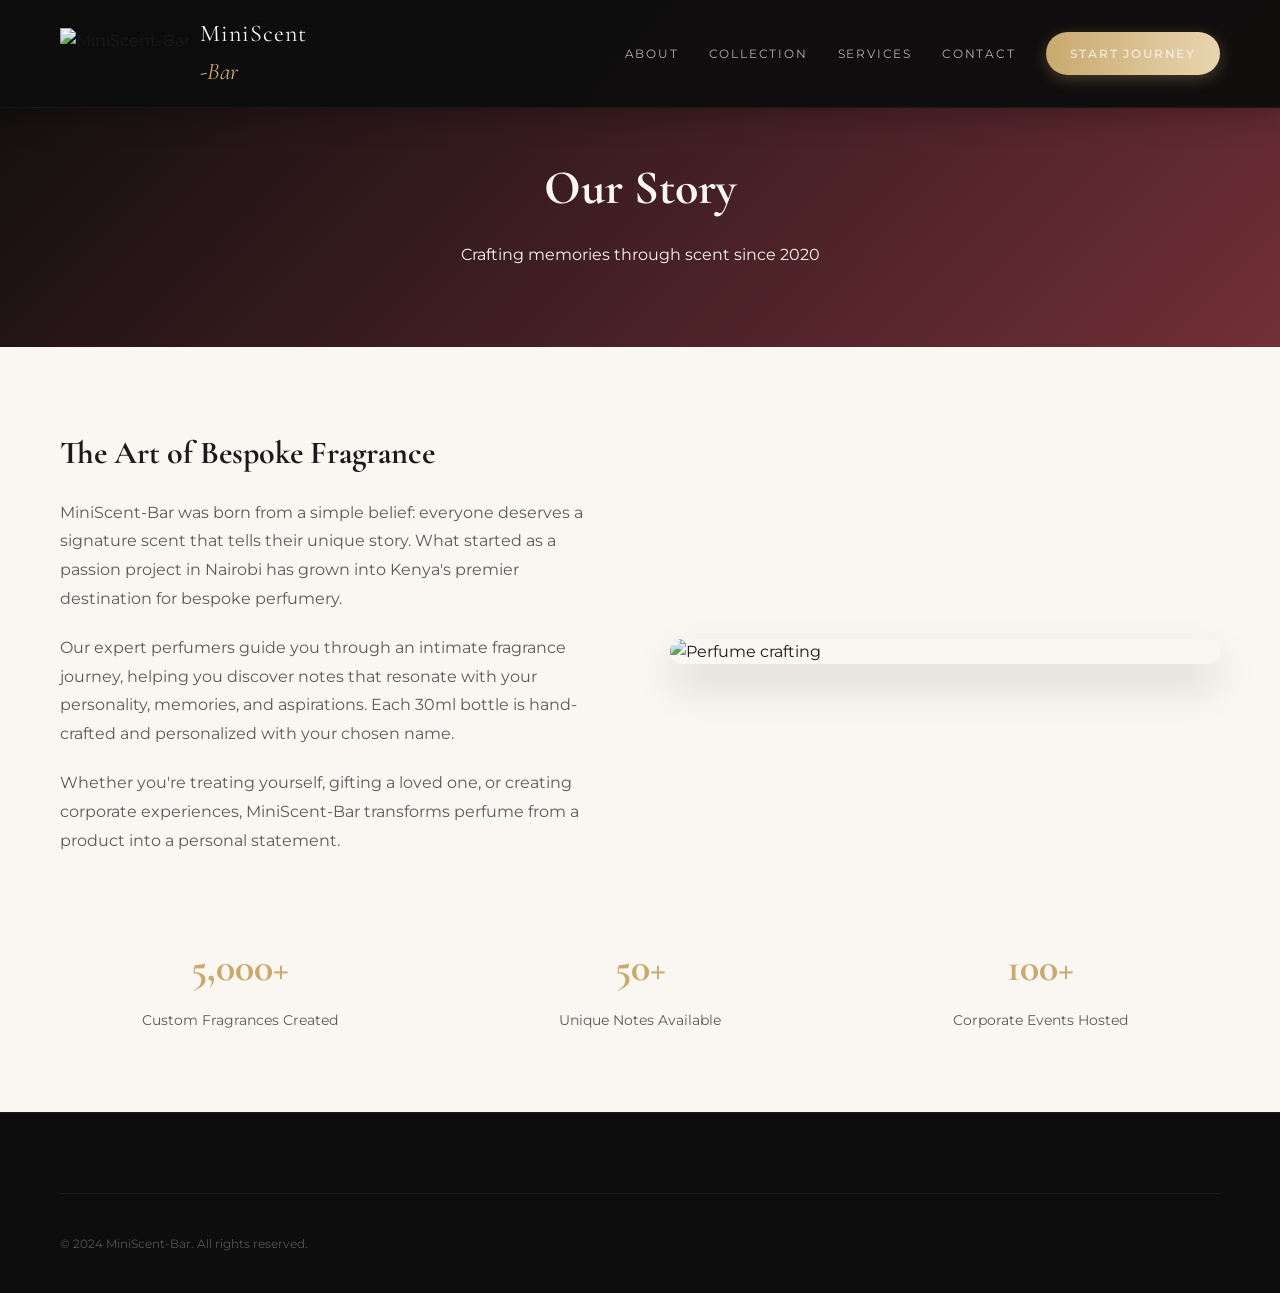
==== about.html @ 4c1c0817 "Initial commit" ====
<!DOCTYPE html>
<html lang="en">
<head>
  <meta charset="UTF-8">
  <meta name="viewport" content="width=device-width, initial-scale=1.0">
  <title>About Us | MiniScent-Bar</title>
  <link rel="preconnect" href="https://fonts.googleapis.com">
  <link href="https://fonts.googleapis.com/css2?family=Cormorant+Garamond:wght@400;500;600&family=Montserrat:wght@300;400;500&display=swap" rel="stylesheet">
  <link rel="stylesheet" href="css/styles.css">
  <style>
    .page-header { background: linear-gradient(135deg, var(--dark), var(--burgundy)); padding: 150px 0 80px; text-align: center; color: var(--cream); }
    .page-header h1 { font-family: var(--font-serif); font-size: 3rem; margin-bottom: 15px; }
    .about-content { padding: 80px 0; }
    .about-grid { display: grid; grid-template-columns: 1fr 1fr; gap: 60px; align-items: center; }
    .about-text h2 { font-family: var(--font-serif); font-size: 2rem; color: var(--charcoal); margin-bottom: 20px; }
    .about-text p { color: var(--text-secondary); margin-bottom: 20px; line-height: 1.8; }
    .about-image { border-radius: 20px; overflow: hidden; box-shadow: 0 20px 40px rgba(0,0,0,0.15); }
    .stats { display: grid; grid-template-columns: repeat(3, 1fr); gap: 40px; margin-top: 60px; text-align: center; }
    .stat h3 { font-family: var(--font-serif); font-size: 2.5rem; color: var(--gold); margin-bottom: 10px; }
    .stat p { color: var(--text-secondary); font-size: 0.875rem; }
    @media (max-width: 768px) { .about-grid { grid-template-columns: 1fr; } }
  </style>
</head>
<body>
  <nav class="navbar scrolled" id="navbar">
    <div class="nav-container">
      <a href="index.html" class="logo">
        <img src="https://via.placeholder.com/80x80/C9A96E/FFFFFF?text=MSB" alt="MiniScent-Bar">
        <div class="logo-text">
          <span class="logo-main">MiniScent</span>
          <span class="logo-accent">-Bar</span>
        </div>
      </a>
      <div class="nav-links">
        <a href="about.html">About</a>
        <a href="collection.html">Collection</a>
        <a href="services.html">Services</a>
        <a href="contact.html">Contact</a>
        <a href="index.html#fragrance-journey" class="btn-primary">Start Journey</a>
      </div>
    </div>
  </nav>

  <header class="page-header">
    <div class="container">
      <h1>Our Story</h1>
      <p>Crafting memories through scent since 2020</p>
    </div>
  </header>

  <section class="about-content">
    <div class="container">
      <div class="about-grid">
        <div class="about-text">
          <h2>The Art of Bespoke Fragrance</h2>
          <p>MiniScent-Bar was born from a simple belief: everyone deserves a signature scent that tells their unique story. What started as a passion project in Nairobi has grown into Kenya's premier destination for bespoke perfumery.</p>
          <p>Our expert perfumers guide you through an intimate fragrance journey, helping you discover notes that resonate with your personality, memories, and aspirations. Each 30ml bottle is hand-crafted and personalized with your chosen name.</p>
          <p>Whether you're treating yourself, gifting a loved one, or creating corporate experiences, MiniScent-Bar transforms perfume from a product into a personal statement.</p>
        </div>
        <div class="about-image">
          <img src="https://images.unsplash.com/photo-1594035910387-fea47794261f?w=800&h=600&fit=crop" alt="Perfume crafting">
        </div>
      </div>
      
      <div class="stats">
        <div class="stat">
          <h3>5,000+</h3>
          <p>Custom Fragrances Created</p>
        </div>
        <div class="stat">
          <h3>50+</h3>
          <p>Unique Notes Available</p>
        </div>
        <div class="stat">
          <h3>100+</h3>
          <p>Corporate Events Hosted</p>
        </div>
      </div>
    </div>
  </section>

  <footer class="footer">
    <div class="container">
      <div class="footer-bottom">
        <p>© 2024 MiniScent-Bar. All rights reserved.</p>
      </div>
    </div>
  </footer>
</body>
</html>
---- css/styles.css ----
/* ===== CSS VARIABLES - Color Theme ===== */
:root {
  /* Primary Colors - Gold Luxury */
  --gold: #C9A96E;
  --gold-light: #E8D5B0;
  --gold-dark: #A0824D;
  --gold-muted: #B89A6A;
  
  /* Neutrals - Cream & Dark */
  --cream: #FAF7F2;
  --cream-light: #FFFDF9;
  --cream-dark: #F0EBE3;
  --charcoal: #1A1A1A;
  --charcoal-light: #2D2D2D;
  --dark: #0D0D0D;
  
  /* Accent Colors */
  --blush: #E8D5D0;
  --blush-soft: #F5E8E4;
  --burgundy: #722F37;
  --burgundy-soft: #8B4A52;
  --sage: #8B9D83;
  --sage-soft: #A8B8A0;
  
  /* Text Colors */
  --text-primary: #1A1A1A;
  --text-secondary: #5A5A5A;
  --text-muted: #8A8A8A;
  --text-cream: #FAF7F2;
  
  /* Fonts */
  --font-serif: 'Cormorant Garamond', Georgia, serif;
  --font-sans: 'Montserrat', system-ui, sans-serif;
  
  /* Transitions */
  --transition-fast: 0.3s ease;
  --transition-medium: 0.5s ease;
  --transition-slow: 0.7s ease;
}

/* ===== RESET & BASE ===== */
* {
  margin: 0;
  padding: 0;
  box-sizing: border-box;
}

html {
  scroll-behavior: smooth;
}

body {
  font-family: var(--font-sans);
  background-color: var(--cream);
  color: var(--text-primary);
  line-height: 1.6;
  overflow-x: hidden;
}

img {
  max-width: 100%;
  height: auto;
  display: block;
}

a {
  text-decoration: none;
  color: inherit;
  transition: var(--transition-fast);
}

button {
  cursor: pointer;
  font-family: var(--font-sans);
  border: none;
  background: none;
}

.container {
  max-width: 1200px;
  margin: 0 auto;
  padding: 0 20px;
}

/* ===== NAVIGATION ===== */
.navbar {
  position: fixed;
  top: 0;
  left: 0;
  right: 0;
  z-index: 1000;
  transition: var(--transition-slow);
  padding: 15px 0;
}

.navbar.scrolled {
  background: rgba(13, 13, 13, 0.95);
  backdrop-filter: blur(20px);
  box-shadow: 0 4px 30px rgba(0, 0, 0, 0.3);
  border-bottom: 1px solid rgba(255, 255, 255, 0.05);
}

.navbar.light {
  background: rgba(250, 247, 242, 0.95);
  backdrop-filter: blur(20px);
  box-shadow: 0 4px 20px rgba(0, 0, 0, 0.1);
}

.navbar.light .nav-links a {
  color: var(--charcoal);
}

.navbar.light .nav-links a:hover {
  color: var(--gold);
}

.nav-container {
  max-width: 1200px;
  margin: 0 auto;
  padding: 0 20px;
  display: flex;
  justify-content: space-between;
  align-items: center;
}

.logo {
  display: flex;
  align-items: center;
  gap: 10px;
}

.logo img {
  height: 50px;
  width: auto;
}

.logo-text {
  display: flex;
  flex-direction: column;
}

.logo-main {
  font-family: var(--font-serif);
  font-size: 1.5rem;
  color: var(--cream);
  letter-spacing: 1px;
}

.logo-accent {
  font-family: var(--font-serif);
  font-size: 1.5rem;
  color: var(--gold);
  font-style: italic;
}

.navbar.light .logo-main {
  color: var(--charcoal);
}

.nav-links {
  display: flex;
  align-items: center;
  gap: 30px;
}

.nav-links a {
  font-size: 0.75rem;
  letter-spacing: 0.15em;
  text-transform: uppercase;
  color: rgba(250, 247, 242, 0.7);
  position: relative;
}

.nav-links a:hover {
  color: var(--gold);
}

.nav-links a::after {
  content: '';
  position: absolute;
  bottom: -4px;
  left: 0;
  width: 0;
  height: 1px;
  background: linear-gradient(to right, var(--gold), var(--gold-light));
  transition: var(--transition-fast);
}

.nav-links a:hover::after {
  width: 100%;
}

.mobile-toggle {
  display: none;
  flex-direction: column;
  gap: 5px;
  padding: 5px;
}

.mobile-toggle span {
  display: block;
  width: 25px;
  height: 2px;
  background: var(--cream);
  transition: var(--transition-fast);
}

.navbar.light .mobile-toggle span {
  background: var(--charcoal);
}

.mobile-menu {
  display: none;
  position: absolute;
  top: 100%;
  left: 0;
  right: 0;
  background: rgba(13, 13, 13, 0.98);
  backdrop-filter: blur(20px);
  padding: 20px;
  flex-direction: column;
  gap: 15px;
  border-top: 1px solid rgba(255, 255, 255, 0.05);
}

.mobile-menu.active {
  display: flex;
}

.mobile-menu a {
  font-size: 0.875rem;
  letter-spacing: 0.15em;
  text-transform: uppercase;
  color: rgba(250, 247, 242, 0.7);
  padding: 10px 0;
}

/* ===== BUTTONS ===== */
.btn-primary {
  display: inline-flex;
  align-items: center;
  gap: 8px;
  background: linear-gradient(to right, var(--gold), var(--gold-light));
  color: var(--dark);
  font-size: 0.75rem;
  font-weight: 600;
  letter-spacing: 0.1em;
  text-transform: uppercase;
  padding: 12px 24px;
  border-radius: 50px;
  transition: var(--transition-fast);
  box-shadow: 0 4px 15px rgba(201, 169, 110, 0.3);
}

.btn-primary:hover {
  transform: translateY(-2px);
  box-shadow: 0 6px 20px rgba(201, 169, 110, 0.4);
}

.btn-outline {
  display: inline-flex;
  align-items: center;
  gap: 8px;
  border: 1px solid rgba(250, 247, 242, 0.3);
  color: var(--cream);
  font-size: 0.75rem;
  font-weight: 500;
  letter-spacing: 0.1em;
  text-transform: uppercase;
  padding: 12px 24px;
  border-radius: 50px;
  transition: var(--transition-fast);
}

.btn-outline:hover {
  background: rgba(250, 247, 242, 0.1);
  border-color: rgba(201, 169, 110, 0.5);
}

.btn-secondary {
  display: inline-flex;
  align-items: center;
  gap: 8px;
  border: 1px solid var(--gold);
  color: var(--charcoal);
  font-size: 0.75rem;
  font-weight: 500;
  letter-spacing: 0.1em;
  text-transform: uppercase;
  padding: 12px 24px;
  border-radius: 50px;
  transition: var(--transition-fast);
}

.btn-secondary:hover {
  background: var(--gold);
  color: var(--dark);
}

.btn-large {
  padding: 16px 32px;
  font-size: 0.875rem;
}

.btn-small {
  padding: 8px 16px;
  font-size: 0.625rem;
}

/* ===== HERO SECTION ===== */
.hero {
  position: relative;
  min-height: 100vh;
  display: flex;
  align-items: center;
  justify-content: center;
  overflow: hidden;
}

.hero-bg {
  position: absolute;
  inset: 0;
  z-index: -2;
}

.hero-bg img {
  width: 100%;
  height: 100%;
  object-fit: cover;
  transform: scale(1.05);
  animation: gentle-zoom 20s ease-in-out infinite alternate;
}

@keyframes gentle-zoom {
  0% { transform: scale(1.05); }
  100% { transform: scale(1.15); }
}

.hero-overlay {
  position: absolute;
  inset: 0;
  background: linear-gradient(to bottom, rgba(13, 13, 13, 0.85), rgba(13, 13, 13, 0.6), rgba(13, 13, 13, 0.95));
}

.floating-orbs {
  position: absolute;
  inset: 0;
  overflow: hidden;
  pointer-events: none;
}

.orb {
  position: absolute;
  border-radius: 50%;
  filter: blur(40px);
  opacity: 0.06;
  animation: float 10s ease-in-out infinite;
}

.orb-1 {
  width: 300px;
  height: 300px;
  background: var(--gold);
  left: 15%;
  top: 20%;
  animation-delay: 0s;
}

.orb-2 {
  width: 250px;
  height: 250px;
  background: var(--burgundy-soft);
  right: 20%;
  top: 40%;
  animation-delay: 2s;
}

.orb-3 {
  width: 200px;
  height: 200px;
  background: var(--gold);
  left: 60%;
  bottom: 20%;
  animation-delay: 4s;
}

@keyframes float {
  0%, 100% { transform: translateY(0) translateX(0); }
  50% { transform: translateY(-30px) translateX(20px); }
}

.floating-bottles {
  position: absolute;
  inset: 0;
  pointer-events: none;
}

.bottle-right {
  position: absolute;
  right: 40px;
  top: 25%;
  width: 140px;
  opacity: 0.7;
  mix-blend-mode: screen;
  filter: brightness(1.2) contrast(1.1);
  animation: float 8s ease-in-out infinite;
  animation-delay: 1s;
}

.bottle-left {
  position: absolute;
  left: 40px;
  bottom: 25%;
  width: 180px;
  opacity: 0.6;
  mix-blend-mode: screen;
  filter: brightness(1.2) contrast(1.1);
  animation: float 10s ease-in-out infinite reverse;
  animation-delay: 3s;
}

.hero-content {
  position: relative;
  z-index: 10;
  text-align: center;
  max-width: 800px;
  padding: 0 20px;
}

.hero-subtitle {
  display: flex;
  align-items: center;
  justify-content: center;
  gap: 15px;
  margin-bottom: 20px;
}

.hero-subtitle .line {
  width: 50px;
  height: 1px;
  background: linear-gradient(to right, transparent, var(--gold));
}

.hero-subtitle .line:last-child {
  background: linear-gradient(to left, transparent, var(--gold));
}

.hero-subtitle p {
  font-size: 0.75rem;
  letter-spacing: 0.4em;
  text-transform: uppercase;
  color: var(--gold);
}

.hero h1 {
  font-family: var(--font-serif);
  font-size: clamp(3rem, 8vw, 6rem);
  font-weight: 400;
  color: var(--cream);
  line-height: 1;
  margin-bottom: 20px;
}

.gold-text {
  color: var(--gold);
}

.italic {
  font-style: italic;
}

.hero-desc {
  font-size: 1rem;
  color: rgba(250, 247, 242, 0.7);
  max-width: 500px;
  margin: 0 auto 40px;
}

.hero-buttons {
  display: flex;
  flex-wrap: wrap;
  gap: 20px;
  justify-content: center;
}

.scroll-indicator {
  position: absolute;
  bottom: 40px;
  left: 50%;
  transform: translateX(-50%);
  display: flex;
  flex-direction: column;
  align-items: center;
  gap: 10px;
  animation: gentle-bounce 2s ease-in-out infinite;
}

@keyframes gentle-bounce {
  0%, 100% { transform: translateX(-50%) translateY(0); }
  50% { transform: translateX(-50%) translateY(-10px); }
}

.scroll-indicator span {
  font-size: 0.625rem;
  letter-spacing: 0.2em;
  text-transform: uppercase;
  color: rgba(250, 247, 242, 0.5);
}

.mouse {
  width: 25px;
  height: 40px;
  border: 1px solid rgba(250, 247, 242, 0.3);
  border-radius: 15px;
  display: flex;
  justify-content: center;
  padding-top: 8px;
}

.wheel {
  width: 4px;
  height: 8px;
  background: var(--gold);
  border-radius: 2px;
  animation: scroll-wheel 2s ease-in-out infinite;
}

@keyframes scroll-wheel {
  0% { opacity: 1; transform: translateY(0); }
  100% { opacity: 0; transform: translateY(15px); }
}

/* ===== SECTIONS ===== */
.section {
  padding: 100px 0;
}

.section-header {
  text-align: center;
  margin-bottom: 60px;
}

.section-header.light {
  color: var(--cream);
}

.section-label {
  font-size: 0.75rem;
  letter-spacing: 0.3em;
  text-transform: uppercase;
  color: var(--gold);
  margin-bottom: 15px;
}

.section-header h2 {
  font-family: var(--font-serif);
  font-size: clamp(2.5rem, 5vw, 4rem);
  font-weight: 400;
  margin-bottom: 15px;
}

.section-header.light h2 {
  color: var(--cream);
}

.section-desc {
  font-size: 1rem;
  color: var(--text-secondary);
  max-width: 500px;
  margin: 0 auto;
}

.section-header.light .section-desc {
  color: rgba(250, 247, 242, 0.7);
}

/* ===== COLLECTION SECTION ===== */
.collection-section {
  background: linear-gradient(to bottom, var(--cream-light), var(--cream));
}

.collection-grid {
  display: grid;
  grid-template-columns: repeat(auto-fit, minmax(280px, 1fr));
  gap: 30px;
  margin-bottom: 40px;
}

.perfume-card {
  position: relative;
  border-radius: 20px;
  overflow: hidden;
  background: white;
  box-shadow: 0 4px 20px rgba(0, 0, 0, 0.08);
  transition: var(--transition-medium);
}

.perfume-card:hover {
  transform: translateY(-10px);
  box-shadow: 0 20px 40px rgba(0, 0, 0, 0.15);
}

.card-image {
  position: relative;
  aspect-ratio: 3/4;
  overflow: hidden;
}

.card-image img {
  width: 100%;
  height: 100%;
  object-fit: cover;
  transition: transform 1s ease;
}

.perfume-card:hover .card-image img {
  transform: scale(1.1);
}

.card-overlay {
  position: absolute;
  inset: 0;
  background: linear-gradient(to top, rgba(13, 13, 13, 0.95), rgba(13, 13, 13, 0.4), transparent);
  display: flex;
  flex-direction: column;
  justify-content: flex-end;
  padding: 30px;
  opacity: 0;
  transform: translateY(20px);
  transition: var(--transition-medium);
}

.perfume-card:hover .card-overlay {
  opacity: 1;
  transform: translateY(0);
}

.card-overlay .brand {
  font-size: 0.625rem;
  letter-spacing: 0.2em;
  text-transform: uppercase;
  color: var(--gold);
  margin-bottom: 5px;
}

.card-overlay h3 {
  font-family: var(--font-serif);
  font-size: 1.75rem;
  color: var(--cream);
  margin-bottom: 5px;
}

.card-overlay .type {
  font-size: 0.875rem;
  color: rgba(250, 247, 242, 0.7);
  margin-bottom: 15px;
}

.card-overlay .price {
  font-size: 1rem;
  font-weight: 600;
  color: var(--gold);
  margin-bottom: 15px;
}

.collection-footer {
  text-align: center;
}

.collection-footer p {
  font-size: 0.875rem;
  color: var(--text-secondary);
  margin-bottom: 20px;
}

.highlight {
  font-weight: 600;
  color: var(--charcoal);
}

/* ===== SERVICES SECTION ===== */
.services-section {
  background: var(--cream);
}

.services-grid {
  display: grid;
  grid-template-columns: repeat(auto-fit, minmax(400px, 1fr));
  gap: 40px;
}

.service-card {
  position: relative;
  background: var(--dark);
  padding: 50px;
  border-radius: 20px;
  overflow: hidden;
  transition: var(--transition-medium);
}

.service-card:hover {
  transform: translateY(-5px);
  box-shadow: 0 20px 40px rgba(0, 0, 0, 0.2);
}

.service-card::before {
  content: '';
  position: absolute;
  top: 0;
  right: 0;
  width: 150px;
  height: 150px;
  background: rgba(201, 169, 110, 0.1);
  border-radius: 50%;
  filter: blur(40px);
  transition: var(--transition-medium);
}

.service-card:hover::before {
  background: rgba(201, 169, 110, 0.2);
}

.service-icon {
  position: relative;
  width: 60px;
  height: 60px;
  background: linear-gradient(to bottom right, var(--gold), var(--gold-light));
  border-radius: 15px;
  display: flex;
  align-items: center;
  justify-content: center;
  margin-bottom: 30px;
}

.service-icon svg {
  stroke: var(--dark);
}

.service-card h3 {
  font-family: var(--font-serif);
  font-size: 1.75rem;
  color: var(--cream);
  margin-bottom: 15px;
}

.service-card > p {
  font-size: 0.875rem;
  color: rgba(250, 247, 242, 0.7);
  margin-bottom: 25px;
}

.service-card ul {
  list-style: none;
  margin-bottom: 30px;
}

.service-card li {
  display: flex;
  align-items: center;
  gap: 10px;
  font-size: 0.875rem;
  color: rgba(250, 247, 242, 0.8);
  margin-bottom: 10px;
}

.service-card li::before {
  content: '';
  width: 6px;
  height: 6px;
  background: var(--gold);
  border-radius: 50%;
}

/* ===== JOURNEY SECTION ===== */
.journey-section {
  background: linear-gradient(to bottom, var(--dark), var(--burgundy), var(--dark));
  position: relative;
}

.journey-section::before {
  content: '';
  position: absolute;
  inset: 0;
  background-image: radial-gradient(circle at 20% 50%, rgba(201, 169, 110, 0.1) 1px, transparent 1px),
                     radial-gradient(circle at 80% 20%, rgba(201, 169, 110, 0.1) 1px, transparent 1px);
  background-size: 60px 60px;
  opacity: 0.3;
}

.progress-steps {
  display: flex;
  justify-content: center;
  gap: 40px;
  margin-bottom: 50px;
  position: relative;
  z-index: 1;
}

.step {
  display: flex;
  flex-direction: column;
  align-items: center;
  gap: 10px;
  cursor: pointer;
  transition: opacity 0.3s;
}

.step:hover .step-number {
  background: rgba(201, 169, 110, 0.3);
}

.step.completed:hover .step-number {
  background: var(--gold);
  opacity: 0.8;
}

.step-number {
  width: 40px;
  height: 40px;
  border-radius: 50%;
  display: flex;
  align-items: center;
  justify-content: center;
  font-size: 0.875rem;
  font-weight: 600;
  background: rgba(255, 255, 255, 0.1);
  border: 1px solid rgba(255, 255, 255, 0.2);
  color: rgba(250, 247, 242, 0.5);
  transition: var(--transition-fast);
}

.step.active .step-number {
  background: var(--gold);
  color: var(--dark);
  border-color: var(--gold);
}

.step span {
  font-size: 0.625rem;
  letter-spacing: 0.1em;
  text-transform: uppercase;
  color: rgba(250, 247, 242, 0.4);
  transition: var(--transition-fast);
}

.step.active span {
  color: var(--gold);
}

.journey-content {
  position: relative;
  z-index: 1;
  max-width: 800px;
  margin: 0 auto;
}

.journey-step {
  display: none;
  text-align: center;
}

.journey-step.active {
  display: block;
  animation: fade-in 0.5s ease;
}

@keyframes fade-in {
  from { opacity: 0; transform: translateY(20px); }
  to { opacity: 1; transform: translateY(0); }
}

.journey-step h3 {
  font-family: var(--font-serif);
  font-size: 1.75rem;
  color: var(--cream);
  margin-bottom: 10px;
}

.journey-step > p {
  font-size: 0.875rem;
  color: rgba(250, 247, 242, 0.5);
  margin-bottom: 40px;
}

/* Mood Grid */
.mood-grid {
  display: grid;
  grid-template-columns: repeat(auto-fit, minmax(200px, 1fr));
  gap: 20px;
}

.mood-card {
  background: rgba(255, 255, 255, 0.05);
  border: 2px solid rgba(255, 255, 255, 0.1);
  border-radius: 20px;
  padding: 30px;
  text-align: center;
  transition: var(--transition-fast);
  cursor: pointer;
}

.mood-card:hover,
.mood-card.selected {
  border-color: var(--gold);
  background: linear-gradient(to bottom right, var(--burgundy), var(--burgundy-soft));
  box-shadow: 0 10px 30px rgba(114, 47, 55, 0.3);
}

.mood-card .emoji {
  font-size: 2.5rem;
  display: block;
  margin-bottom: 15px;
  transition: transform 0.3s ease;
}

.mood-card:hover .emoji,
.mood-card.selected .emoji {
  transform: scale(1.2);
}

.mood-card h4 {
  font-family: var(--font-serif);
  font-size: 1.25rem;
  color: var(--cream);
  margin-bottom: 8px;
}

.mood-card p {
  font-size: 0.75rem;
  color: rgba(250, 247, 242, 0.6);
}

/* Notes Section */
.notes-tabs {
  display: flex;
  justify-content: center;
  gap: 15px;
  margin-bottom: 30px;
}

.tab-btn {
  padding: 10px 25px;
  border-radius: 50px;
  font-size: 0.75rem;
  letter-spacing: 0.1em;
  text-transform: uppercase;
  background: rgba(255, 255, 255, 0.1);
  border: 1px solid rgba(255, 255, 255, 0.2);
  color: rgba(250, 247, 242, 0.7);
  transition: var(--transition-fast);
}

.tab-btn.active,
.tab-btn:hover {
  background: rgba(201, 169, 110, 0.2);
  border-color: var(--gold);
  color: var(--gold);
}

.notes-grid {
  display: grid;
  grid-template-columns: repeat(auto-fit, minmax(120px, 1fr));
  gap: 15px;
}

.note-btn {
  display: flex;
  flex-direction: column;
  align-items: center;
  gap: 8px;
  padding: 20px;
  background: rgba(255, 255, 255, 0.05);
  border: 1px solid rgba(255, 255, 255, 0.1);
  border-radius: 15px;
  color: rgba(250, 247, 242, 0.8);
  transition: var(--transition-fast);
}

.note-btn:hover,
.note-btn.selected {
  border-color: var(--gold);
  background: rgba(201, 169, 110, 0.1);
}

.note-btn.max-reached {
  opacity: 0.4;
  cursor: not-allowed;
}

.note-btn.max-reached:hover {
  border-color: rgba(255, 255, 255, 0.1);
  background: rgba(255, 255, 255, 0.05);
}

.note-btn .icon {
  font-size: 1.5rem;
}

.note-btn .name {
  font-size: 0.75rem;
  font-weight: 500;
}

/* Name Input */
.name-input {
  position: relative;
  max-width: 500px;
  margin: 0 auto;
}

.name-input input {
  width: 100%;
  background: rgba(255, 255, 255, 0.05);
  border: 1px solid rgba(255, 255, 255, 0.2);
  border-radius: 15px;
  padding: 20px 25px;
  font-family: var(--font-serif);
  font-size: 1.25rem;
  color: var(--cream);
  outline: none;
  transition: var(--transition-fast);
}

.name-input input:focus {
  border-color: var(--gold);
}

.name-input input::placeholder {
  color: rgba(250, 247, 242, 0.3);
}

.char-count {
  position: absolute;
  right: 20px;
  top: 50%;
  transform: translateY(-50%);
  font-size: 0.75rem;
  color: rgba(250, 247, 242, 0.3);
}

/* Reveal Card */
.reveal-card {
  background: rgba(255, 255, 255, 0.05);
  border: 1px solid rgba(201, 169, 110, 0.2);
  border-radius: 25px;
  padding: 50px;
  max-width: 500px;
  margin: 0 auto;
}

.perfume-bottle {
  width: 120px;
  margin: 0 auto 30px;
}

.bottle-svg {
  width: 100%;
  height: auto;
  animation: bottle-glow 3s ease-in-out infinite;
}

@keyframes bottle-glow {
  0%, 100% { filter: drop-shadow(0 0 20px rgba(201, 169, 110, 0.3)); }
  50% { filter: drop-shadow(0 0 40px rgba(201, 169, 110, 0.6)); }
}

.reveal-card h3 {
  font-family: var(--font-serif);
  font-size: 2rem;
  color: var(--cream);
  margin-bottom: 10px;
}

.reveal-card > p {
  font-size: 0.875rem;
  color: rgba(250, 247, 242, 0.6);
  margin-bottom: 25px;
}

.reveal-notes {
  display: flex;
  flex-wrap: wrap;
  justify-content: center;
  gap: 10px;
  margin-bottom: 25px;
}

.note-tag {
  display: inline-flex;
  align-items: center;
  gap: 5px;
  background: rgba(255, 255, 255, 0.1);
  padding: 8px 15px;
  border-radius: 50px;
  font-size: 0.75rem;
  color: rgba(250, 247, 242, 0.8);
}

.reveal-price {
  font-family: var(--font-serif);
  font-size: 2.5rem;
  color: var(--cream);
  margin-bottom: 30px;
}

.reveal-price span {
  font-size: 1rem;
  color: rgba(250, 247, 242, 0.5);
}

/* Journey Navigation */
.journey-nav {
  display: flex;
  justify-content: center;
  gap: 20px;
  margin-top: 50px;
  position: relative;
  z-index: 1;
}

/* ===== TESTIMONIALS ===== */
.testimonials-section {
  background: linear-gradient(to bottom, var(--blush-soft), var(--cream));
}

.testimonials-grid {
  display: grid;
  grid-template-columns: repeat(auto-fit, minmax(320px, 1fr));
  gap: 30px;
}

.testimonial-card {
  background: white;
  padding: 40px;
  border-radius: 20px;
  box-shadow: 0 4px 20px rgba(0, 0, 0, 0.05);
  transition: var(--transition-fast);
}

.testimonial-card:hover {
  box-shadow: 0 10px 30px rgba(0, 0, 0, 0.1);
}

.stars {
  color: var(--gold);
  font-size: 1.25rem;
  margin-bottom: 20px;
  letter-spacing: 2px;
}

.testimonial-card > p {
  font-size: 0.9375rem;
  color: var(--text-secondary);
  line-height: 1.8;
  font-style: italic;
  margin-bottom: 25px;
}

.author {
  display: flex;
  align-items: center;
  gap: 15px;
}

.avatar {
  width: 45px;
  height: 45px;
  background: linear-gradient(to bottom right, var(--gold), var(--gold-light));
  border-radius: 50%;
  display: flex;
  align-items: center;
  justify-content: center;
  font-family: var(--font-serif);
  font-size: 1.25rem;
  font-weight: 600;
  color: var(--dark);
}

.author .name {
  font-family: var(--font-serif);
  font-size: 1.125rem;
  font-weight: 500;
  color: var(--text-primary);
}

.author .verified {
  font-size: 0.75rem;
  color: var(--text-muted);
}

/* ===== CTA SECTION ===== */
.cta-section {
  background: var(--dark);
  position: relative;
  padding: 100px 0;
  overflow: hidden;
}

.cta-bg {
  position: absolute;
  inset: 0;
  opacity: 0.05;
}

.cta-bg .orb {
  position: absolute;
  border-radius: 50%;
  filter: blur(60px);
  background: var(--gold);
}

.cta-bg .orb:first-child {
  width: 200px;
  height: 200px;
  top: 10%;
  left: 10%;
}

.cta-bg .orb-2 {
  width: 300px;
  height: 300px;
  background: var(--burgundy-soft);
  bottom: 10%;
  right: 10%;
}

.cta-content {
  position: relative;
  z-index: 1;
  text-align: center;
  max-width: 700px;
  margin: 0 auto;
}

.heart-icon {
  margin: 0 auto 25px;
  animation: pulse 2s ease-in-out infinite;
}

@keyframes pulse {
  0%, 100% { transform: scale(1); opacity: 1; }
  50% { transform: scale(1.1); opacity: 0.8; }
}

.cta-content h2 {
  font-family: var(--font-serif);
  font-size: clamp(2rem, 5vw, 3.5rem);
  color: var(--cream);
  line-height: 1.2;
  margin-bottom: 20px;
}

.cta-content > p {
  font-size: 1rem;
  color: rgba(250, 247, 242, 0.6);
  margin-bottom: 40px;
}

.cta-buttons {
  display: flex;
  flex-wrap: wrap;
  gap: 20px;
  justify-content: center;
}

/* ===== FOOTER ===== */
.footer {
  background: var(--dark);
  border-top: 1px solid rgba(255, 255, 255, 0.05);
  padding: 80px 0 40px;
}

.footer-grid {
  display: grid;
  grid-template-columns: 2fr 1fr 1fr;
  gap: 60px;
  margin-bottom: 60px;
}

.footer-brand .logo {
  display: flex;
  align-items: center;
  gap: 15px;
  margin-bottom: 20px;
}

.footer-brand .logo img {
  height: 60px;
  width: auto;
}

.footer-brand .logo span {
  font-family: var(--font-serif);
  font-size: 1.5rem;
  color: var(--cream);
}

.footer-brand > p {
  font-size: 0.875rem;
  color: rgba(250, 247, 242, 0.5);
  line-height: 1.8;
  max-width: 300px;
}

.footer-links h4,
.footer-contact h4 {
  font-family: var(--font-serif);
  font-size: 1.25rem;
  color: var(--cream);
  margin-bottom: 25px;
}

.footer-links a {
  display: block;
  font-size: 0.875rem;
  color: rgba(250, 247, 242, 0.5);
  margin-bottom: 12px;
  transition: var(--transition-fast);
}

.footer-links a:hover {
  color: var(--gold);
}

.footer-contact p {
  display: flex;
  align-items: center;
  gap: 12px;
  font-size: 0.875rem;
  color: rgba(250, 247, 242, 0.5);
  margin-bottom: 15px;
}

.footer-contact svg {
  stroke: var(--gold);
  flex-shrink: 0;
}

.footer-bottom {
  display: flex;
  justify-content: space-between;
  align-items: center;
  padding-top: 40px;
  border-top: 1px solid rgba(255, 255, 255, 0.05);
}

.footer-bottom p {
  font-size: 0.75rem;
  color: rgba(250, 247, 242, 0.3);
}

/* ===== RESPONSIVE ===== */
@media (max-width: 1024px) {
  .bottle-right,
  .bottle-left {
    display: none;
  }
  
  .services-grid {
    grid-template-columns: 1fr;
  }
}

@media (max-width: 768px) {
  .nav-links {
    display: none;
  }
  
  .mobile-toggle {
    display: flex;
  }
  
  .hero h1 {
    font-size: 2.5rem;
  }
  
  .hero-buttons {
    flex-direction: column;
    align-items: center;
  }
  
  .collection-grid {
    grid-template-columns: repeat(2, 1fr);
  }
  
  .progress-steps {
    gap: 20px;
  }
  
  .step span {
    display: none;
  }
  
  .mood-grid {
    grid-template-columns: repeat(2, 1fr);
  }
  
  .footer-grid {
    grid-template-columns: 1fr;
    gap: 40px;
  }
  
  .footer-bottom {
    flex-direction: column;
    gap: 15px;
    text-align: center;
  }
}

@media (max-width: 480px) {
  .collection-grid {
    grid-template-columns: 1fr;
  }
  
  .service-card {
    padding: 30px;
  }
  
  .reveal-card {
    padding: 30px;
  }
  
  .testimonial-card {
    padding: 25px;
  }
}

/* ===== UTILITY CLASSES ===== */
.text-center {
  text-align: center;
}

.mb-0 { margin-bottom: 0; }
.mb-1 { margin-bottom: 0.5rem; }
.mb-2 { margin-bottom: 1rem; }
.mb-3 { margin-bottom: 1.5rem; }
.mb-4 { margin-bottom: 2rem; }

.mt-0 { margin-top: 0; }
.mt-1 { margin-top: 0.5rem; }
.mt-2 { margin-top: 1rem; }
.mt-3 { margin-top: 1.5rem; }
.mt-4 { margin-top: 2rem; }
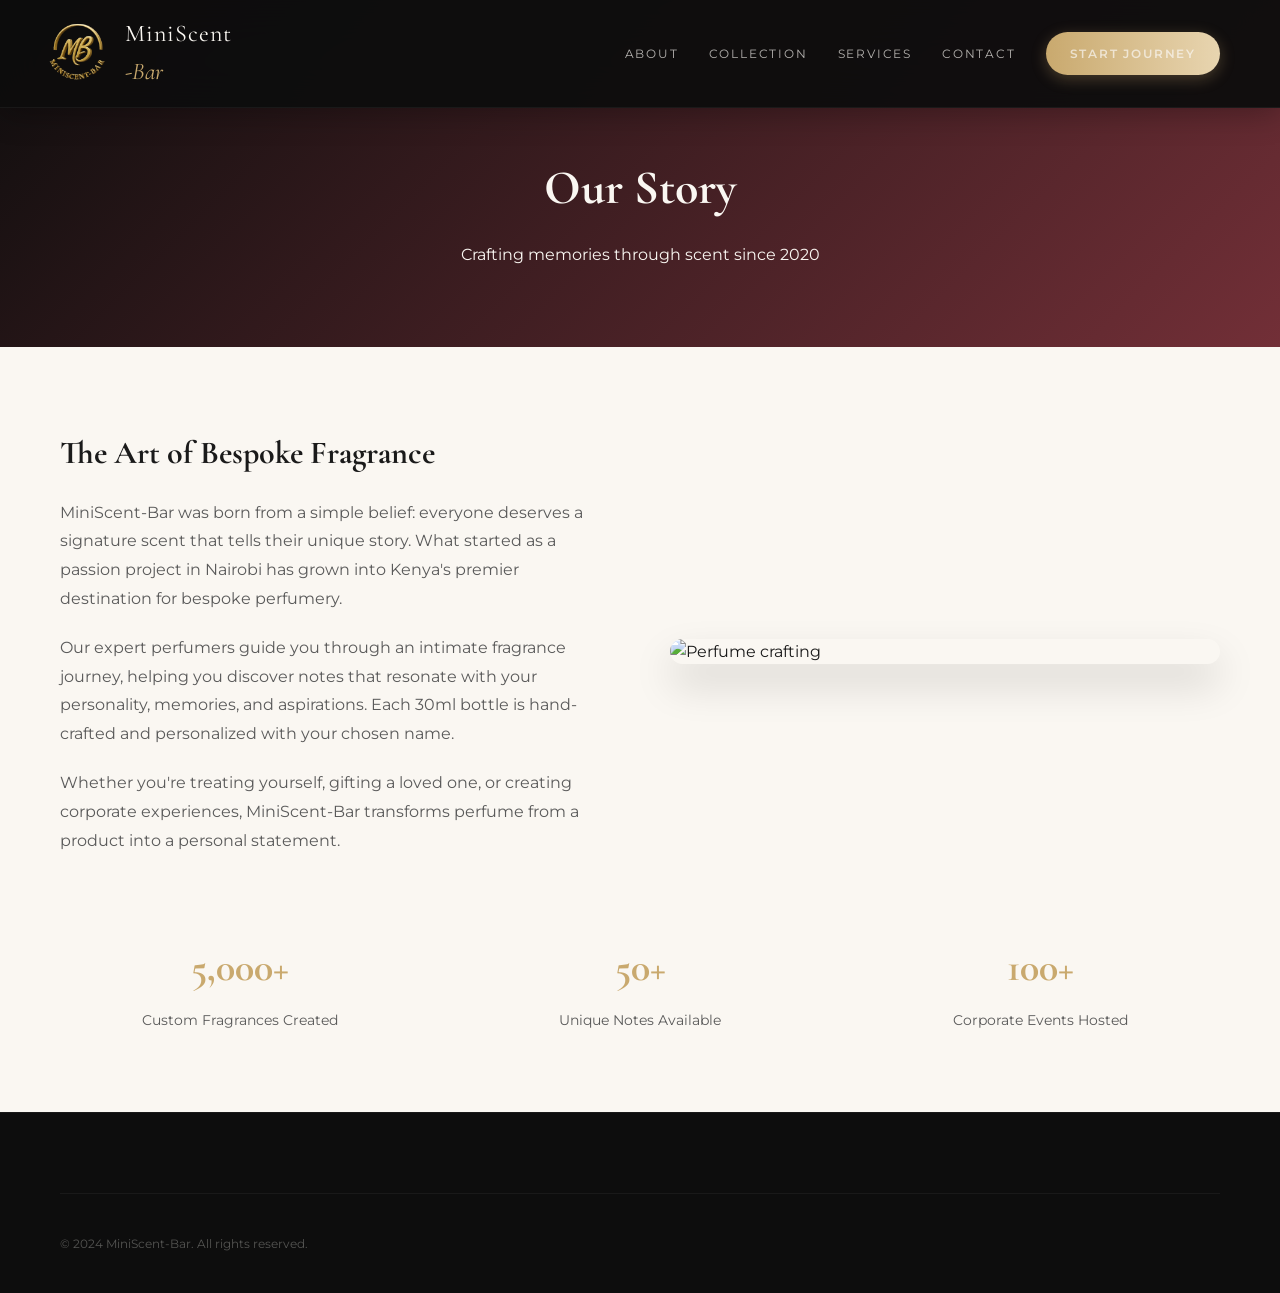
==== commit f4c3621c: "Increase logo size, move to left edge, and fix placeholder logos" ====
--- a/about.html
+++ b/about.html
@@ -25,7 +25,7 @@
   <nav class="navbar scrolled" id="navbar">
     <div class="nav-container">
       <a href="index.html" class="logo">
-        <img src="https://via.placeholder.com/80x80/C9A96E/FFFFFF?text=MSB" alt="MiniScent-Bar">
+        <img src="css/logo.png" alt="MiniScent-Bar">
         <div class="logo-text">
           <span class="logo-main">MiniScent</span>
           <span class="logo-accent">-Bar</span>
--- a/css/styles.css
+++ b/css/styles.css
@@ -117,7 +117,7 @@
 .nav-container {
   max-width: 1200px;
   margin: 0 auto;
-  padding: 0 20px;
+  padding: 0 20px 0 0;
   display: flex;
   justify-content: space-between;
   align-items: center;
@@ -130,7 +130,7 @@
 }
 
 .logo img {
-  height: 50px;
+  height: 75px;
   width: auto;
 }
 
